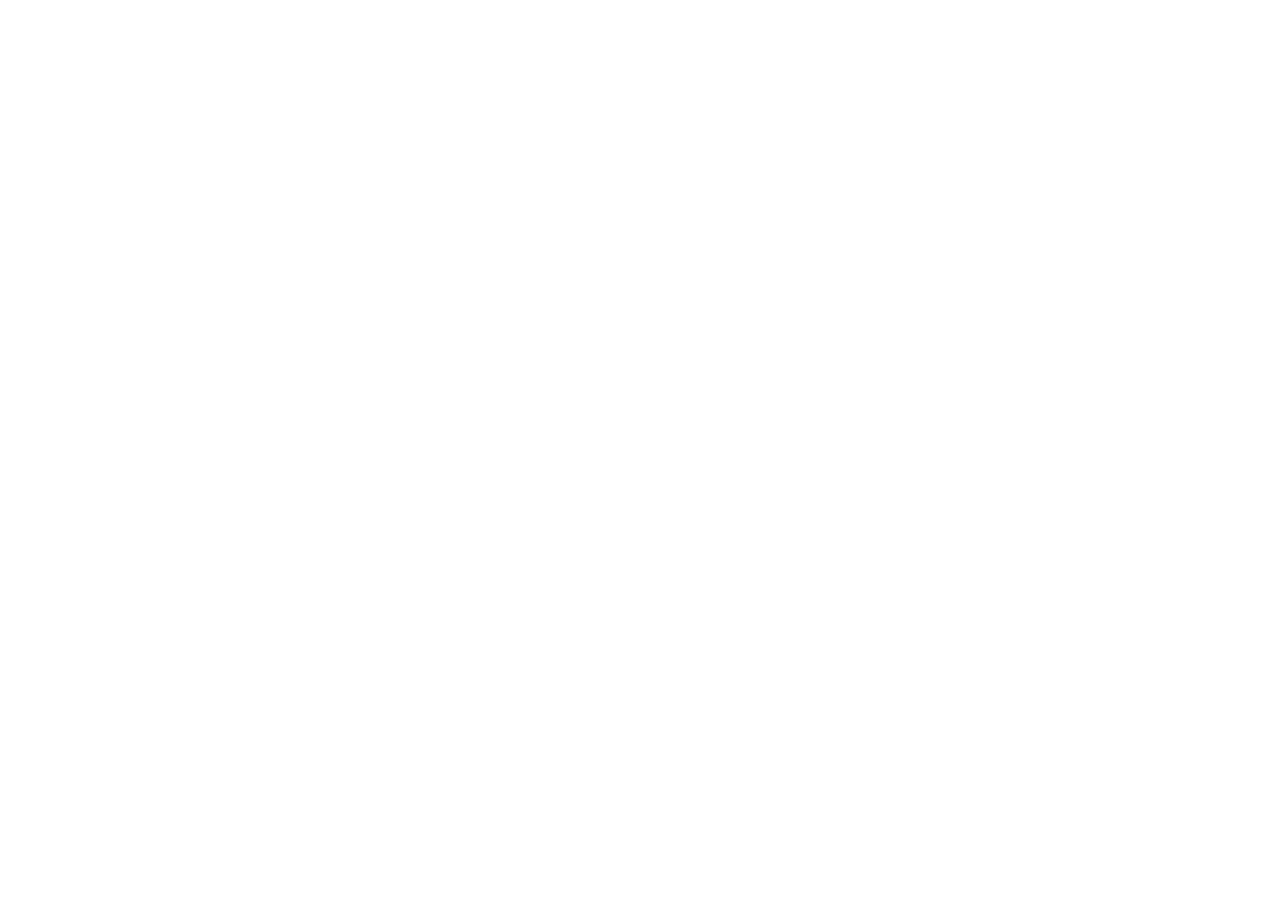
==== test.html @ b92fba2e "sorted sprite files, finnished top nav" ====
<!DOCTYPE html>
<html lang="en">
  <head>
    <meta charset="UTF-8" />
    <meta http-equiv="X-UA-Compatible" content="IE=edge" />
    <meta name="viewport" content="width=device-width, initial-scale=1.0" />
    <title>Document</title>
  </head>
  <body>
    <!--? header nav -->
    <header id="header">
      <nav class="header-top-nav">
        <div class="header-top-nav-left">
          <div class="header-top-nav-left-logo"></div>
          <div class="header-top-nav-left-location"></div>
        </div>
        <div class="header-top-nav-search"></div>
        <div class="header-top-nav-right">
          <div class="header-top-nav-right-flag"></div>
          <div class="header-top-nav-right-account"></div>
          <div class="header-top-nav-rightreturns-orders"></div>
          <div class="header-top-nav-right-cart"></div>
        </div>
      </nav>
      <nav class="header-mid-nav">
        <div class="header-mid-nav-all"></div>
        <div class="header-mid-nav-xshop"></div>
      </nav>
      <nav class="header-bot-nav"></nav>
    </header>
    <!--? main body -->
    <main id="main">
      <div class="main-advertise-top"></div>
      <div class="main-category-path"></div>
      <div class="main-product">
        <div class="main-product-gallery"></div>
        <div class="main-product-description"></div>
        <div class="main-product-right-info"></div>
      </div>
      <div class="main-buy-it-with"></div>
      <div class="main-last-coursal"></div>
    </main>
  </body>
</html>
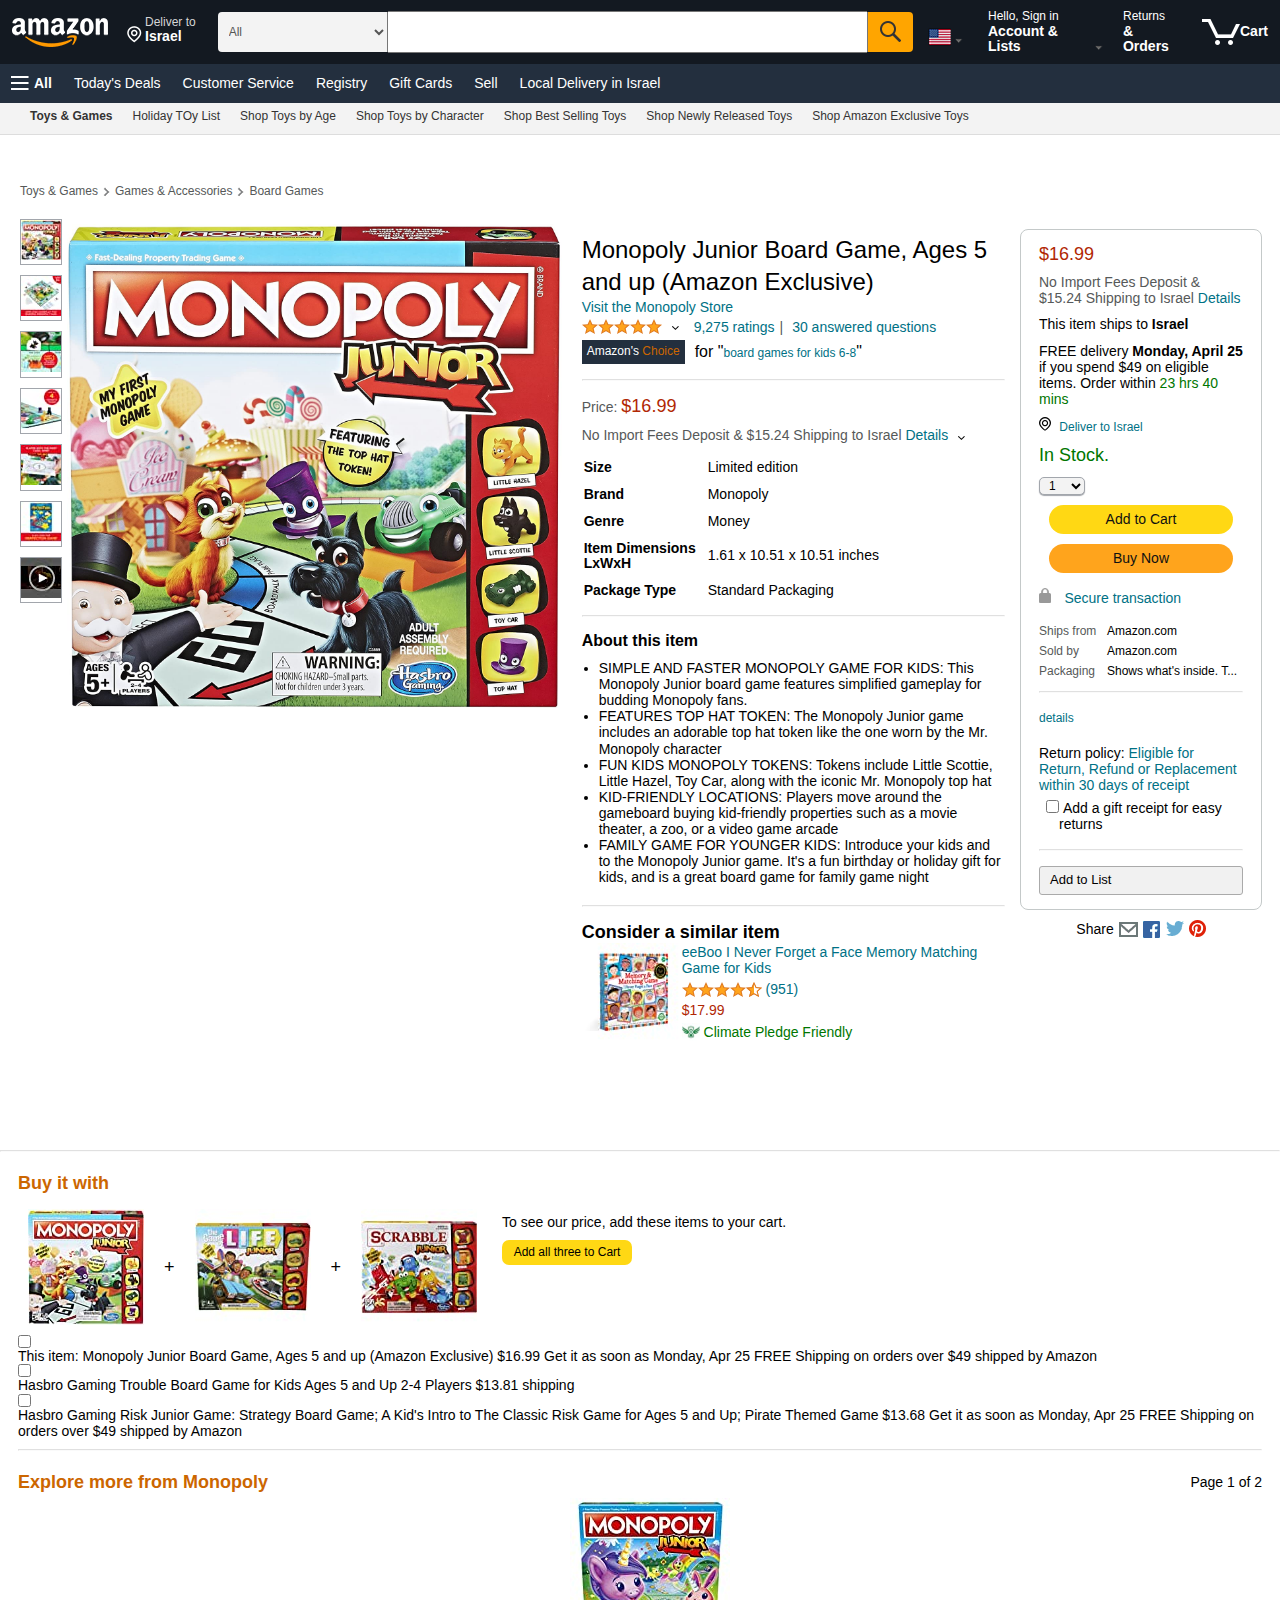
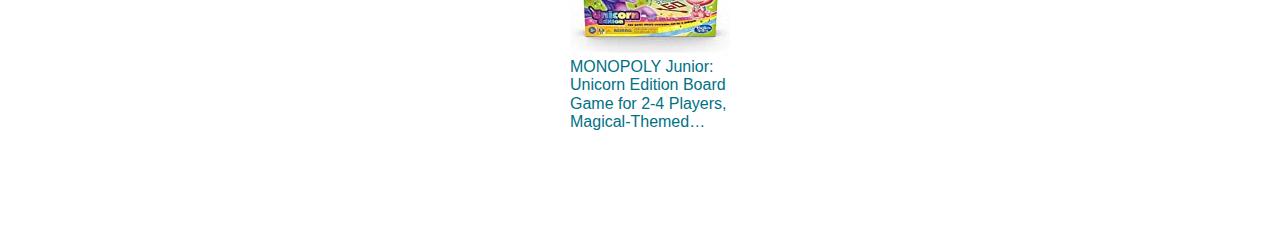
==== commit 733eb780: "finnished layout and hovers" ====
--- a/test.html
+++ b/test.html
@@ -4,41 +4,485 @@
     <meta charset="UTF-8" />
     <meta http-equiv="X-UA-Compatible" content="IE=edge" />
     <meta name="viewport" content="width=device-width, initial-scale=1.0" />
-    <title>Document</title>
+    <link rel="shortcut icon" href="./assets/favicon.ico" type="image/x-icon" />
+    <link rel="stylesheet" href="./css//utilities/normalize.css" />
+    <link rel="stylesheet" href="./css//utilities/utilities.css" />
+    <link rel="stylesheet" href="./css//utilities/fonts.css" />
+    <link rel="stylesheet" href="./css/header.css" />
+    <link rel="stylesheet" href="./css/main.css" />
+    <link rel="stylesheet" href="./css/footer.css" />
+    <link
+      rel="stylesheet"
+      media="(max-width: 768px)"
+      href="./css/mobile-style.css"
+    />
+    <title>
+      Amazon.com: Monopoly Junior Board Game, Ages 5 and up (Amazon Exclusive) :
+      Toys &amp; Games
+    </title>
   </head>
   <body>
-    <!--? header nav -->
     <header id="header">
       <nav class="header-top-nav">
+        <!--? top left nav -->
         <div class="header-top-nav-left">
-          <div class="header-top-nav-left-logo"></div>
-          <div class="header-top-nav-left-location"></div>
-        </div>
-        <div class="header-top-nav-search"></div>
+          <div class="header-top-nav-left-logo flex-center">
+            <a href="#" class="flex-center nav-link"
+              ><div class="header-top-nav-left-logo-sprite"></div
+            ></a>
+          </div>
+          <div class="header-top-nav-left-location">
+            <a href="#" class="flex-center nav-link">
+              <div class="header-top-nav-left-location-sprite"></div>
+              <div class="header-top-nav-left-location-text">
+                <span class="font-12-400"> Deliver to</span
+                ><span class="font-14-700">Israel </span>
+              </div>
+            </a>
+          </div>
+        </div>
+        <!--? mid search -->
+        <div class="header-top-nav-search">
+          <form class="header-top-nav-search-form flex-center" action="">
+            <!-- <div class="header-top-nav-search-selection flex-center"> -->
+            <select name="select" id="select">
+              <option value="">All</option>
+              <option value="">All Departments</option>
+              <option value="">Automotive</option>
+              <option value="">Beauty & Personal Care</option>
+              <option value="">Books</option>
+              <option value="">Boy's Fashion</option>
+              <option value="">Computers</option>
+              <option value="">Deals</option>
+              <option value="">Digital Music</option>
+              <option value="">Electronics</option>
+              <option value="">Girl's Fashion</option>
+              <option value="">Health & Household</option>
+              <option value="">Home & Kitchen</option>
+              <option value="">Industrial & Scientific</option>
+              <option value="">Kindle Store</option>
+              <option value="">Luggage</option>
+              <option value="">Men's Fashion</option>
+              <option value="">Movies & TV</option>
+              <option value="">Music, CDs & Vinyl</option>
+              <option value="">Pet Supplies</option>
+              <option value="">Prime Video</option>
+              <option value="">Software</option>
+              <option value="">Sports & Outdoors</option>
+              <option value="">Tools & Home Improvment</option>
+              <option value="">Toys & Games</option>
+              <option value="">Video Games</option>
+              <option value="">Women's Fashion</option>
+            </select>
+            <!-- </div> -->
+            <div class="header-top-nav-search-search-input">
+              <input type="text" />
+            </div>
+            <button
+              class="header-top-nav-search-icon-bg flex-center"
+              type="submit"
+            >
+              <div class="header-top-nav-search-icon"></div>
+            </button>
+          </form>
+        </div>
+        <!--? top right nav -->
         <div class="header-top-nav-right">
-          <div class="header-top-nav-right-flag"></div>
-          <div class="header-top-nav-right-account"></div>
-          <div class="header-top-nav-rightreturns-orders"></div>
-          <div class="header-top-nav-right-cart"></div>
+          <div class="header-top-nav-right-flag flex-center">
+            <a href="#" class="flex-center nav-link">
+              <span class="header-top-nav-right-flag-sprite"></span>
+              <span class="header-top-nav-right-flag-arrow-sprite"></span>
+            </a>
+          </div>
+          <div class="header-top-nav-right-account flex-center">
+            <a href="#" class="flex- center nav-link"
+              ><div class="font-12-400">Hello, Sign in</div>
+              <div class="font-14-700">
+                <span> Account & Lists </span>
+                <span class="header-top-nav-right-account-arrow-sprite"></span>
+              </div>
+            </a>
+          </div>
+          <div class="header-top-nav-rightreturns-orders flex-center">
+            <a href="#" class="flex-center nav-link">
+              <div class="font-12-400">Returns</div>
+              <div class="font-14-700">& Orders</div>
+            </a>
+          </div>
+          <div class="header-top-nav-right-cart flex-center">
+            <a href="#" class="flex-center nav-link">
+              <div class="header-top-nav-right-cart-sprite"></div>
+              <span class="font-14-700">Cart</span>
+            </a>
+          </div>
         </div>
       </nav>
-      <nav class="header-mid-nav">
-        <div class="header-mid-nav-all"></div>
-        <div class="header-mid-nav-xshop"></div>
+      <!--? middle nav -->
+      <nav class="header-mid-nav flex-center">
+        <a href="#" class="nav-link font-14-700 flex-center"
+          ><span class="all-sprite"></span><span>All</span></a
+        >
+        <a href="#" class="nav-link font-14-400">Today's Deals</a>
+        <a href="#" class="nav-link font-14-400">Customer Service</a>
+        <a href="#" class="nav-link font-14-400">Registry</a>
+        <a href="#" class="nav-link font-14-400">Gift Cards</a>
+        <a href="#" class="nav-link font-14-400">Sell</a>
+        <a href="#" class="nav-link font-14-400">Local Delivery in Israel</a>
       </nav>
-      <nav class="header-bot-nav"></nav>
+      <!--? bottom navs -->
+      <nav class="header-bot-nav flex-center">
+        <a href="#" class="font-12-700 flex-center">Toys & Games</a>
+        <a href="#" class="font-12-400 flex-center">Holiday TOy List</a>
+        <a href="#" class="font-12-400 flex-center">Shop Toys by Age</a>
+        <a href="#" class="font-12-400 flex-center">Shop Toys by Character</a>
+        <a href="#" class="font-12-400 flex-center">Shop Best Selling Toys</a>
+        <a href="#" class="font-12-400 flex-center">Shop Newly Released Toys</a>
+        <a href="#" class="font-12-400 flex-center"
+          >Shop Amazon Exclusive Toys</a
+        >
+      </nav>
     </header>
-    <!--? main body -->
+
     <main id="main">
-      <div class="main-advertise-top"></div>
-      <div class="main-category-path"></div>
-      <div class="main-product">
-        <div class="main-product-gallery"></div>
-        <div class="main-product-description"></div>
-        <div class="main-product-right-info"></div>
-      </div>
-      <div class="main-buy-it-with"></div>
-      <div class="main-last-coursal"></div>
+      <div class="main-little-category">
+        <ul class="flex-center font-12-400">
+          <li><a href="#">Toys & Games</a></li>
+          <span class="left-arrow-sprite"></span>
+          <li><a href="#">Games & Accessories</a></li>
+          <span class="left-arrow-sprite"></span>
+          <li><a href="#">Board Games</a></li>
+        </ul>
+      </div>
+      <!--? left gallery -->
+      <section class="left-gallery flex-center">
+        <div class="sticky-div flex-center">
+          <div class="left-gallery-small-gallery">
+            <ul class="flex-col">
+              <li>
+                <a href=""
+                  ><img
+                    src="./assets/product-images/left-menu-1.jpg"
+                    alt="menu-img-1"
+                /></a>
+              </li>
+              <li>
+                <a href=""
+                  ><img
+                    src="./assets/product-images/left-menu-2.jpg"
+                    alt="menu-img-2"
+                /></a>
+              </li>
+              <li>
+                <a href=""
+                  ><img
+                    src="./assets/product-images/left-menu-3.jpg"
+                    alt="menu-img-3"
+                /></a>
+              </li>
+              <li>
+                <a href=""
+                  ><img
+                    src="./assets/product-images/left-menu-4.jpg"
+                    alt="menu-img-4"
+                /></a>
+              </li>
+              <li>
+                <a href=""
+                  ><img
+                    src="./assets/product-images/left-menu-5.jpg"
+                    alt="menu-img-5"
+                /></a>
+              </li>
+              <li>
+                <a href=""
+                  ><img
+                    src="./assets/product-images/left-menu-6.jpg"
+                    alt="menu-img-6"
+                /></a>
+              </li>
+              <li>
+                <a href=""
+                  ><img
+                    src="./assets/product-images/left-menu-7.jpg"
+                    alt="menu-img-7"
+                /></a>
+              </li>
+            </ul>
+          </div>
+          <div class="left-gallery-big-image">
+            <img
+              src="./assets/product-images/left-menu-big-1.jpg"
+              alt="big-img"
+            />
+          </div>
+        </div>
+      </section>
+      <section class="middle-info">
+        <div class="middle-info-title">
+          <h2>Monopoly Junior Board Game, Ages 5 and up (Amazon Exclusive)</h2>
+          <a href="" class="font-14-400">Visit the Monopoly Store</a>
+          <div class="stars-container font-14-400">
+            <span class="stars-sprite"></span>
+            <span class="arrow-bot-sprite"></span>
+            <a href="">9,275 ratings</a>
+            <span class="grey-clr">
+              | <a href="">30 answered questions</a>
+            </span>
+          </div>
+          <div class="flex-start">
+            <span class="amazon-choice font-12-400">
+              Amazon's <span>Choice</span>
+            </span>
+            <span>
+              for "<a id="reset" href="" class="font-12-400"
+                >board games for kids 6-8</a
+              >"
+            </span>
+          </div>
+          <hr />
+        </div>
+        <div class="middle-info-details">
+          <span class="grey-clr font-14-400"
+            >Price: <span class="font-18-400 price">$16.99</span> </span
+          ><br />
+          <span class="padding-10 grey-clr font-14-400 flex-start flex-wrap">
+            <span>
+              No Import Fees Deposit & $15.24 Shipping to Israel&nbsp;
+            </span>
+            <a href="" class="flex-start"
+              >Details <span class="arrow-bot-sprite"></span></a
+          ></span>
+          <table class="font-14-700">
+            <tr>
+              <td>Size</td>
+              <td class="font-14-400">Limited edition</td>
+            </tr>
+            <tr>
+              <td>Brand</td>
+              <td class="font-14-400">Monopoly</td>
+            </tr>
+            <tr>
+              <td>Genre</td>
+              <td class="font-14-400">Money</td>
+            </tr>
+            <tr>
+              <td>Item Dimensions<br />LxWxH</td>
+              <td class="font-14-400">1.61 x 10.51 x 10.51 inches</td>
+            </tr>
+            <tr>
+              <td>Package Type</td>
+              <td class="font-14-400">Standard Packaging</td>
+            </tr>
+          </table>
+          <hr />
+        </div>
+        <div class="middle-info-about-item">
+          <h3 class="font-16-700">About this item</h3>
+          <ul class="font-14-400 padding-10">
+            <li>
+              SIMPLE AND FASTER MONOPOLY GAME FOR KIDS: This Monopoly Junior
+              board game features simplified gameplay for budding Monopoly fans.
+            </li>
+            <li>
+              FEATURES TOP HAT TOKEN: The Monopoly Junior game includes an
+              adorable top hat token like the one worn by the Mr. Monopoly
+              character
+            </li>
+            <li>
+              FUN KIDS MONOPOLY TOKENS: Tokens include Little Scottie, Little
+              Hazel, Toy Car, along with the iconic Mr. Monopoly top hat
+            </li>
+            <li>
+              KID-FRIENDLY LOCATIONS: Players move around the gameboard buying
+              kid-friendly properties such as a movie theater, a zoo, or a video
+              game arcade
+            </li>
+            <li>
+              FAMILY GAME FOR YOUNGER KIDS: Introduce your kids and to the
+              Monopoly Junior game. It's a fun birthday or holiday gift for
+              kids, and is a great board game for family game night
+            </li>
+          </ul>
+          <hr />
+        </div>
+        <div class="middle-info-consider-this">
+          <h3 class="font-18-700">Consider a similar item</h3>
+          <div class="img-and-text flex-start">
+            <a href=""
+              ><img
+                src="./assets/product-images/consider-similar.jpg"
+                alt="consider image"
+            /></a>
+            <div class="consider-text font-14-400">
+              <a href="">
+                eeBoo I Never Forget a Face Memory Matching Game for Kids
+              </a>
+              <div class="flex-start padding-5">
+                <span class="consider-this-stars-sprite"> </span>
+                <a href="">&nbsp;(951)</a>
+              </div>
+              <div class="price">$17.99</div>
+              <div class="climate padding-5 flex-start">
+                <img src="./assets/climate.jpg" alt="climate" />&nbsp;Climate
+                Pledge Friendly
+              </div>
+            </div>
+          </div>
+        </div>
+      </section>
+      <!--? right info -->
+      <section class="right-info">
+        <div class="right-info-import">
+          <div class="price font-18-400">$16.99</div>
+          <span class="padding-10 grey-clr font-14-400 flex-wrap">
+            <span>
+              No Import Fees Deposit & $15.24 Shipping to Israel
+              <a href=""> Details </a>
+            </span>
+          </span>
+          <div class="font-14-400">
+            This item ships to <span class="font-14-700">Israel</span>
+          </div>
+          <div class="font-14-400 padding-10">
+            FREE delivery <span class="font-14-700">Monday, April 25</span> if
+            you spend $49 on eligible items. Order within
+            <span class="climate">23 hrs 40 mins</span>
+          </div>
+          <a href="" class="font-12-400">
+            <img
+              class="small-location"
+              src="./assets/location-icon.png"
+              alt="location"
+            />
+            Deliver to Israel
+          </a>
+          <div class="font-18-400 climate padding-10">In Stock.</div>
+          <select name="stock" id="stock" class="font-12-400">
+            <option value="">1</option>
+            <option value="">2</option>
+            <option value="">3</option>
+            <option value="">4</option>
+            <option value="">5</option>
+            <option value="">6</option>
+            <option value="">7</option>
+            <option value="">8</option>
+            <option value="">9</option>
+            <option value="">10</option>
+            <option value="">11</option>
+            <option value="">12</option>
+            <option value="">13</option>
+            <option value="">14</option>
+            <option value="">15</option>
+            <option value="">16</option>
+            <option value="">17</option>
+            <option value="">18</option>
+            <option value="">19</option>
+            <option value="">20</option>
+            <option value="">21</option>
+            <option value="">22</option>
+            <option value="">23</option>
+            <option value="">24</option>
+            <option value="">25</option>
+            <option value="">26</option>
+            <option value="">27</option>
+            <option value="">28</option>
+            <option value="">29</option>
+            <option value="">30</option>
+          </select>
+          <a href="" class="add-to-cart font-14-400 flex-center">Add to Cart</a>
+          <a href="" class="buy-now font-14-400 flex-center">Buy Now</a>
+          <div class="font-14-400 padding-5">
+            <img class="lock" src="./assets/secure-lock.png" alt="lock" />
+            <a href="">Secure transaction</a>
+          </div>
+          <div class="small-grid font-12-400">
+            <span class="grey-clr">Ships from</span>
+            <span>Amazon.com</span>
+            <span class="grey-clr">Sold by</span>
+            <span>Amazon.com</span>
+            <span class="grey-clr">Packaging</span>
+            <span>Shows what's inside. T... </span>
+          </div>
+          <hr />
+          <a href="" class="font-12-400">details</a><br /><br />
+          <div class="font-14-400">
+            Return policy:
+            <a href=""
+              >Eligible for Return, Refund or Replacement within 30 days of
+              receipt
+            </a>
+          </div>
+          <div class="gifts-check-box flex-start">
+            <input type="checkbox" name="" id="check-gift" />
+            <label for="check-gift" class="font-14-400">
+              &nbsp;Add a gift receipt for easy returns
+            </label>
+          </div>
+          <hr />
+          <button class="add-to-list">Add to List</button>
+        </div>
+        <div
+          class="right-info-media-sprites flex-center font-14-400 padding-10"
+        >
+          <span>Share</span></a>
+          <span class="media-sprite-env"></span>
+          <span class="media-sprite-face"></span>
+          <span class="media-sprite-twitter"></span>
+          <span class="media-sprite-pin"></span>
+        </div>
+      </section>
     </main>
+    <hr />
+    <!--? footer coursal -->
+    <section class="coursal">
+      <h2 class="font-18-700 orange-clr">Buy it with</h2>
+      <div class="pics-box flex-start">
+        <img src="./assets/product-images/buy-it-with-1.jpg" alt="buy-with">
+        <span class="font-18-400">+</span>
+        <img src="./assets/product-images/buy-it-with-2.jpg" alt="buy-with">
+        <span class="font-18-400">+</span>
+        <img src="./assets/product-images/buy-it-with-3.jpg" alt="buy-with">
+        <div class="font-14-400">
+          To see our price, add these items to your cart.
+          <br>
+          <button class="font-12-400 add-all-to-cart">Add all three to Cart</button>
+        </div>
+      </div>
+      <div class="checkboxes-box flex-col font-14-400">
+        <input type="checkbox" name="" id="check-1">
+        <label for="check-1">This item: Monopoly Junior Board Game, Ages 5 and up (Amazon Exclusive)
+          $16.99 Get it as soon as Monday, Apr 25
+          FREE Shipping on orders over $49 shipped by Amazon</label>
+        <input type="checkbox" name="" id="check-2">
+        <label for="check-2">Hasbro Gaming Trouble Board Game for Kids Ages 5 and Up 2-4 Players $13.81 shipping</label>
+        <input type="checkbox" name="" id="check-3">
+        <label for="check-3">Hasbro Gaming Risk Junior Game: Strategy Board Game; A Kid's Intro to The Classic Risk Game for Ages 5 and Up; Pirate Themed Game $13.68 Get it as soon as Monday, Apr 25 FREE Shipping on orders over $49 shipped by Amazon</label>
+      </div>
+      <hr>
+
+
+
+
+
+
+
+    
+      <div class="coursal-lower">
+        <div class="flex-between">
+        <h2 class="font-18-700 orange-clr">Explore more from Monopoly</h2>
+        <div class="font-14-400">
+          Page 1 of 2
+        </div>
+      </div>
+      <div class="coursal-items flex-center">
+        <div class="an-item flex-col">
+          <img src="./assets/product-images/coursal-1.jpg" alt="coursal-img">
+          <a href="">MONOPOLY Junior: Unicorn Edition Board Game for 2-4 Players, Magical-Themed…
+        </a>
+        </div>
+      </div>
+
+      </div>
+    </section>
   </body>
 </html>
--- a/css/utilities/utilities.css
+++ b/css/utilities/utilities.css
@@ -0,0 +1,189 @@
+:root {
+  --nav-primary-clr: #131921;
+  --nav-secondary-clr: #232f3e;
+  --price-clr: #b12704;
+  --orange-clr: #c60;
+  --links-tourq-clr: #007185;
+  --links-hover-clr: #c7511f;
+  --btn-yellow-clr: #ffd814;
+  --btn-orange-clr: #ffa41c;
+  --green-clr: #007600;
+  --general-grey-clr: #565959;
+  --general-black-clr: #0f1111;
+}
+
+* {
+  box-sizing: border-box;
+  margin: 0;
+  padding: 0;
+}
+
+body {
+  font-family: "Amazon Ember", Arial, sans-serif;
+}
+
+#header {
+  color: #fff;
+}
+
+h2 {
+  font-weight: 400;
+  line-height: 32px;
+}
+
+a {
+  text-decoration: none;
+  color: #fff;
+}
+
+#main section a {
+  color: var(--links-tourq-clr);
+}
+
+#main section a:hover {
+  color: var(--links-hover-clr);
+}
+
+.amazon-choice {
+  color: #fff;
+  background: var(--nav-secondary-clr);
+  padding: 5px;
+  margin: 5px 10px 5px 0;
+}
+
+.amazon-choice span {
+  color: var(--orange-clr);
+}
+
+.grey-clr {
+  color: #565959;
+}
+
+.orange-clr {
+  color: var(--orange-clr);
+}
+
+#reset {
+  padding: 0;
+  margin: 0;
+}
+
+.font-12-400 {
+  font-size: 12px;
+  font-weight: 400;
+}
+
+.font-12-700 {
+  font-size: 12px;
+  font-weight: 700;
+}
+
+.font-14-400 {
+  font-size: 14px;
+  font-weight: 400;
+}
+
+.font-14-700 {
+  font-size: 14px;
+  font-weight: 700;
+  line-height: 15px;
+}
+
+.font-16-400 {
+  font-size: 16px;
+  font-weight: 400;
+}
+
+.font-16-700 {
+  font-size: 16px;
+  font-weight: 700;
+}
+
+.font-18-400 {
+  font-size: 18px;
+  font-weight: 400;
+}
+
+.font-18-700 {
+  font-size: 18px;
+  font-weight: 700;
+}
+
+.font-plus {
+  font-size: 100px;
+  color: #565959;
+}
+
+.flex-center {
+  display: flex;
+  align-items: center;
+  justify-content: center;
+}
+
+.flex-start {
+  display: flex;
+  justify-content: flex-start;
+  align-items: center;
+}
+
+.flex-col {
+  display: flex;
+  flex-direction: column;
+  align-items: flex-start;
+}
+
+.flex-between {
+  display: flex;
+  align-items: center;
+  justify-content: space-between;
+}
+
+.nav-link {
+  padding: 9px;
+  border: 1px solid transparent;
+  border-radius: 2px;
+}
+
+.nav-link:hover {
+  border-color: #fff;
+}
+
+hr {
+  opacity: 0.3;
+  margin: 10px 0 15px 0;
+}
+
+.price {
+  color: var(--price-clr);
+}
+
+.climate {
+  color: var(--green-clr);
+}
+
+.climate img {
+  width: 18px;
+  height: 18px;
+}
+
+.flex-wrap {
+  display: flex;
+  flex-wrap: wrap;
+}
+
+table td {
+  padding: 5px 10px 5px 0;
+}
+
+.padding-10 {
+  padding: 10px 0;
+}
+
+.padding-5 {
+  padding: 5px 0;
+}
+
+.prime {
+  width: 42px;
+  height: 12px;
+}
--- a/css/utilities/fonts.css
+++ b/css/utilities/fonts.css
@@ -0,0 +1,66 @@
+@font-face {
+  font-family: "Amazon Ember";
+  font-weight: 200;
+  src: url(https://m.media-amazon.com/images/S/sash/Dv1WQ5DdeMS5qP7.woff2)
+      format("woff2"),
+    url(https://m.media-amazon.com/images/S/sash/e0LnMbFWJC-TMQz.woff)
+      format("woff");
+}
+@font-face {
+  font-family: "Amazon Ember";
+  font-weight: 200;
+  font-style: italic;
+  src: url(https://m.media-amazon.com/images/S/sash/ozb5-CLHQWI6Soc.woff2)
+      format("woff2"),
+    url(https://m.media-amazon.com/images/S/sash/twzZHebXjCHBb6v.woff)
+      format("woff");
+}
+@font-face {
+  font-family: "Amazon Ember";
+  src: url(https://m.media-amazon.com/images/S/sash/pDxWAF1pBB0dzGB.woff2)
+      format("woff2"),
+    url(https://m.media-amazon.com/images/S/sash/kfKKBuoqcD$AUKL.woff)
+      format("woff");
+}
+@font-face {
+  font-family: "Amazon Ember";
+  font-style: italic;
+  src: url(https://m.media-amazon.com/images/S/sash/WOnTLzkiaEccV7F.woff2)
+      format("woff2"),
+    url(https://m.media-amazon.com/images/S/sash/JJsp0ZvgpfwzJM6.woff)
+      format("woff");
+}
+@font-face {
+  font-family: "Amazon Ember";
+  font-weight: 500;
+  src: url(https://m.media-amazon.com/images/S/sash/VjTR4RqBzY0mUYx.woff2)
+      format("woff2"),
+    url(https://m.media-amazon.com/images/S/sash/XIvhNCZAsrT80Wz.woff)
+      format("woff");
+}
+@font-face {
+  font-family: "Amazon Ember";
+  font-weight: 500;
+  font-style: italic;
+  src: url(https://m.media-amazon.com/images/S/sash/KwhNPG8Jz-Vz2X7.woff2)
+      format("woff2"),
+    url(https://m.media-amazon.com/images/S/sash/YAEPfuhs1l-argd.woff)
+      format("woff");
+}
+@font-face {
+  font-family: "Amazon Ember";
+  font-weight: 700;
+  src: url(https://m.media-amazon.com/images/S/sash/KFPk-9IF4FqAqY-.woff2)
+      format("woff2"),
+    url(https://m.media-amazon.com/images/S/sash/mzVbGSgvdBfRLX9.woff)
+      format("woff");
+}
+@font-face {
+  font-family: "Amazon Ember";
+  font-style: italic;
+  font-weight: 700;
+  src: url(https://m.media-amazon.com/images/S/sash/2SazJx$EeTHfhMN.woff2)
+      format("woff2"),
+    url(https://m.media-amazon.com/images/S/sash/CjbL$jCCegyfqZ7.woff)
+      format("woff");
+}
--- a/css/header.css
+++ b/css/header.css
@@ -0,0 +1,222 @@
+.header-top-nav {
+  background: var(--nav-primary-clr);
+  display: flex;
+}
+
+/*? top left navbar */
+.header-top-nav-left {
+  display: flex;
+  height: 60px;
+}
+
+.header-top-nav-left-logo {
+  padding-top: 4px;
+  margin-left: 1px;
+}
+
+.header-top-nav-left-logo a {
+  margin: 1px;
+  height: 50px;
+  width: 100%;
+}
+
+.header-top-nav-left-logo-sprite {
+  background: url("../assets/sprites/icons-sprite-2.png") no-repeat -10px -51px;
+  width: 96px;
+  height: 29px;
+}
+
+/*? location */
+.header-top-nav-left-location {
+  width: auto;
+  height: 60px;
+  flex-shrink: 0;
+  margin-right: 8px;
+}
+
+.header-top-nav-left-location a {
+  padding: 0 8px 0 6px;
+  margin: 5px 2px 5px 0;
+  height: 50px;
+}
+
+.header-top-nav-left-location-sprite {
+  background: url("../assets/sprites/icons-sprite-2.png") no-repeat -71px -378px;
+  width: 15px;
+  height: 18px;
+  margin-top: 8px;
+  margin-left: 1px;
+}
+
+.header-top-nav-left-location-text {
+  display: flex;
+  flex-direction: column;
+  justify-content: center;
+  margin-left: 3px;
+  color: #d6d6d6;
+}
+
+.header-top-nav-left-location-text .font-14-700 {
+  color: #fff;
+}
+
+/*? mid search navbar */
+.header-top-nav-search {
+  display: flex;
+  flex: 1 0 300px;
+}
+
+.header-top-nav-search-form {
+  flex: 1 0 300px;
+}
+
+.header-top-nav-search-form select {
+  border: none;
+  background: #f3f3f3;
+  color: #555;
+  font-size: 12px;
+  cursor: pointer;
+  height: 40px;
+  border-radius: 4px 0 0 4px;
+  margin-left: 3px;
+  padding-left: 7px;
+}
+
+.header-top-nav-search-search-input {
+  flex: 1 0 0px;
+  min-width: 300px;
+}
+
+.header-top-nav-search-search-input input {
+  height: 42px;
+  padding: 7px 10px 10px 0;
+  font-size: 15px;
+  line-height: 15px;
+  text-indent: 8px;
+  color: #111;
+  width: 100%;
+}
+
+.header-top-nav-search-icon {
+  background: url("../assets/sprites/icons-sprite-2.png") no-repeat -10px -290px;
+  width: 21px;
+  height: 21px;
+}
+
+.header-top-nav-search-icon-bg {
+  background: orange;
+  width: 45px;
+  height: 40px;
+  border-radius: 0 4px 4px 0;
+  border: none;
+  cursor: pointer;
+}
+
+/*? top right navbar */
+.header-top-nav-right {
+  display: flex;
+}
+
+.header-top-nav-right-flag {
+  padding: 5px;
+}
+
+.header-top-nav-right-flag a {
+  align-items: flex-end;
+  padding: 0 9px 5px 9px;
+  width: 55px;
+  height: 48px;
+}
+
+.header-top-nav-right-flag-sprite {
+  background: url("../assets/sprites/flags-sprite.png") no-repeat 0px -130px;
+  width: 24px;
+  height: 18px;
+  margin-bottom: 4px;
+}
+
+.header-top-nav-right-flag-arrow-sprite {
+  background: url("../assets/sprites/flags-sprite.png") no-repeat -81px -86px;
+  width: 9px;
+  height: 5px;
+  margin-left: 3px;
+  margin-bottom: 7px;
+}
+
+/*? account and lists */
+
+.header-top-nav-right-account a {
+  width: 135px;
+}
+
+.header-top-nav-right-account .font-14-700 {
+  display: flex;
+  align-items: flex-end;
+}
+
+.header-top-nav-right-account-arrow-sprite {
+  background: url("../assets/sprites/flags-sprite.png") no-repeat -81px -86px;
+  width: 9px;
+  height: 5px;
+  margin-left: 4px;
+  margin-bottom: 4px;
+}
+
+/*? returns */
+.header-top-nav-rightreturns-orders a {
+  flex-direction: column;
+  align-items: flex-start;
+  width: 79px;
+}
+
+/*? cart */
+.header-top-nav-right-cart a {
+  margin-right: 2px;
+}
+
+.header-top-nav-right-cart-sprite {
+  background: url("../assets/sprites/icons-sprite-2.png") no-repeat -10px -340px;
+  width: 38px;
+  height: 26px;
+}
+
+/*? ---------- header-mid-nav ---------- */
+
+.header-mid-nav {
+  background: var(--nav-secondary-clr);
+  height: 39px;
+  justify-content: flex-start;
+}
+
+.header-mid-nav a {
+  padding: 5px 10px;
+  flex-shrink: 0;
+}
+
+.header-mid-nav .all-sprite {
+  background: url("../assets/sprites/icons-sprite-2.png") no-repeat -172px -255px;
+  width: 18px;
+  height: 14px;
+  margin-right: 5px;
+}
+
+/*? ---------- bottom navbar ---------- */
+.header-bot-nav {
+  background: #f3f3f3;
+  height: 32px;
+  border-bottom: 1px solid #ddd;
+  justify-content: flex-start;
+  padding-left: 20px;
+}
+
+.header-bot-nav a {
+  color: #333;
+  padding: 5px 10px;
+  flex-shrink: 0;
+  border-bottom: 2px solid transparent;
+}
+
+.header-bot-nav a:hover {
+  color: var(--btn-orange-clr);
+  border-color: var(--btn-orange-clr);
+}
--- a/css/main.css
+++ b/css/main.css
@@ -0,0 +1,223 @@
+#main {
+  display: grid;
+  grid-template-columns: 15fr 12fr 2fr;
+  grid-template-rows: 1fr 11fr;
+  margin: 0 auto;
+  min-width: 1000px;
+  max-width: 1500px;
+}
+
+/*? small category list */
+.main-little-category {
+  grid-column: 1 / span 3;
+  padding-left: 20px;
+}
+
+.main-little-category ul {
+  list-style: none;
+  justify-content: flex-start;
+  margin: 50px 0 20px 0;
+}
+
+.main-little-category ul a {
+  color: #565959;
+}
+
+.left-arrow-sprite {
+  background: url("../assets/sprites/icons-sprite-2.png") no-repeat -109px -339px;
+  width: 7px;
+  height: 10px;
+  margin: 0 5px;
+}
+
+/*? big block */
+
+/*? left gallery */
+.sticky-div {
+  align-items: flex-start;
+  position: sticky;
+  top: 0;
+}
+
+.left-gallery {
+  align-items: flex-start;
+  padding-left: 20px;
+}
+
+.left-gallery-small-gallery ul li {
+  display: inline-block;
+  margin-bottom: 10px;
+  border: 1px solid #a2a6ac;
+}
+
+.left-gallery-small-gallery ul li:hover {
+  border-color: var(--btn-orange-clr);
+  box-shadow: 0px 0px 5px 0.5px var(--btn-orange-clr);
+}
+
+.left-gallery-big-image {
+  padding: 5px;
+}
+
+.left-gallery-big-image img {
+  width: 100%;
+}
+
+/*? middle info */
+/*? first part */
+.middle-info {
+  padding: 15px;
+}
+
+.stars-container {
+  display: flex;
+  margin-top: 3px;
+  flex-wrap: wrap;
+}
+
+.stars-container a {
+  padding: 0 5px;
+}
+
+.stars-sprite {
+  background: url("../assets/sprites/stars-sprite.png") no-repeat -166px -36px;
+  width: 80px;
+  height: 15px;
+}
+
+.arrow-bot-sprite {
+  background: url("../assets/sprites/icons-sprite.png") no-repeat -112px -297px;
+  width: 7px;
+  height: 4px;
+  margin: 7px 10px 0 10px;
+}
+
+/*? about this */
+.middle-info-about-item ul {
+  padding-left: 17px;
+}
+
+/*? consider this item */
+
+.consider-this-stars-sprite {
+  background: url("../assets/sprites/stars-sprite.png") no-repeat -84px -28px;
+  width: 80px;
+  height: 15px;
+}
+
+/*? ---------- right info ---------- */
+.right-info {
+  padding-right: 18px;
+  width: 260px;
+  margin-top: 10px;
+}
+.right-info-import {
+  border: 1px solid #c4c9c9;
+  border-radius: 8px;
+  padding: 14px 18px;
+}
+
+.small-location {
+  margin-right: 5px;
+}
+
+#stock {
+  border-color: #a2a6ac;
+  background: #f3f3f3;
+  border-radius: 5px;
+  padding: 0 5px;
+  box-shadow: 0px 1px 1px #a2a6ac;
+}
+
+.add-to-cart,
+.buy-now {
+  text-align: center;
+  margin: 10px;
+  height: 29px;
+  border-radius: 19px;
+  color: var(--general-black-clr) !important;
+}
+
+.add-to-cart {
+  background: var(--btn-yellow-clr);
+}
+
+.add-to-cart:hover {
+  background: #f0cb13;
+}
+
+.buy-now {
+  background: var(--btn-orange-clr);
+}
+
+.buy-now:hover {
+  background: #f39c1a;
+}
+
+.lock {
+  width: 11.5px;
+  height: 15px;
+  margin-right: 10px;
+}
+
+.small-grid {
+  display: grid;
+  grid-template-columns: 1fr 2fr;
+  margin-top: 10px;
+  line-height: 20px;
+}
+
+.gifts-check-box {
+  align-items: flex-start;
+  padding: 7px;
+}
+
+.add-to-list {
+  display: block;
+  width: 100%;
+  height: 29px;
+  text-align: left;
+  padding-left: 10px;
+  cursor: pointer;
+  font-size: 13px;
+  background: #f1f1f1;
+  border: 1px solid #aaa;
+  border-radius: 3px;
+}
+
+.add-to-list:hover {
+  background: #f1f1f1;
+  border: 1px solid #aaa;
+}
+
+/*? ----- media ----- */
+
+.media-sprite-env {
+  background: url("../assets/sprites/media-sprite.png") no-repeat -256px -221px;
+  width: 19px;
+  height: 15px;
+  cursor: pointer;
+  margin: 0 5px;
+}
+
+.media-sprite-face {
+  background: url("../assets/sprites/media-sprite.png") no-repeat -237px -151px;
+  width: 17px;
+  height: 17px;
+  cursor: pointer;
+}
+
+.media-sprite-twitter {
+  background: url("../assets/sprites/media-sprite.png") no-repeat -192px -106px;
+  width: 19px;
+  height: 16px;
+  cursor: pointer;
+  margin: 0 5px;
+}
+
+.media-sprite-pin {
+  background: url("../assets/sprites/media-sprite.png") no-repeat -138px -14px;
+  width: 17px;
+  height: 18px;
+  cursor: pointer;
+}
--- a/css/footer.css
+++ b/css/footer.css
@@ -0,0 +1,46 @@
+.coursal {
+  padding: 0 18px;
+  margin: 0 auto;
+  min-width: 1000px;
+  max-width: 1500px;
+  margin-bottom: 100px;
+}
+
+.pics-box span,
+.pics-box img {
+  padding: 10px;
+}
+
+.pics-box div {
+  padding: 15px;
+  align-self: flex-start;
+}
+
+.add-all-to-cart {
+  width: 130px;
+  height: 25px;
+  padding: 1px 6px;
+  border-radius: 7px;
+  background: var(--btn-yellow-clr);
+  border: none;
+  cursor: pointer;
+  margin-top: 10px;
+}
+
+.add-all-to-cart:hover {
+  background: #eec913;
+}
+
+.coursal-items .an-item a {
+  color: var(--links-tourq-clr);
+}
+
+.coursal-items .an-item a:hover {
+  color: var(--orange-clr);
+  text-decoration: underline;
+}
+
+.an-item {
+  width: 160px;
+  margin-left: 20px;
+}
